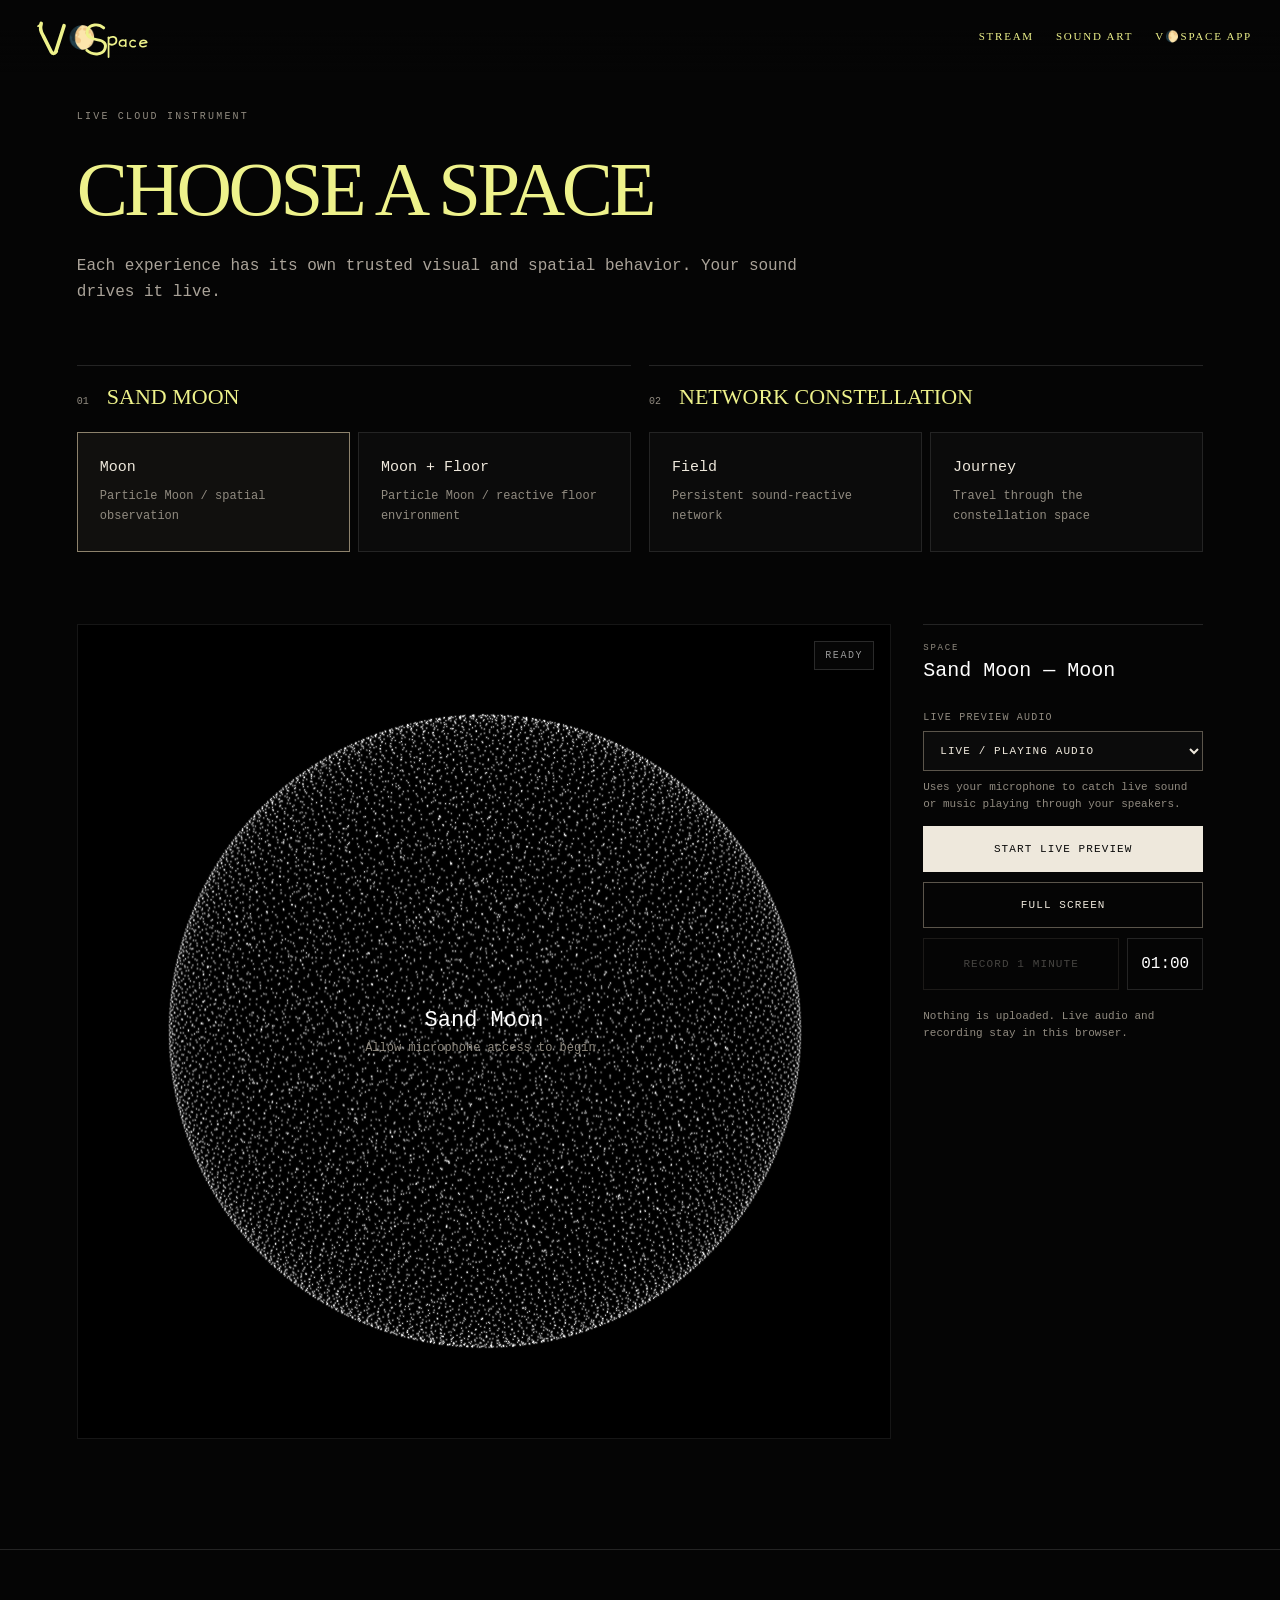
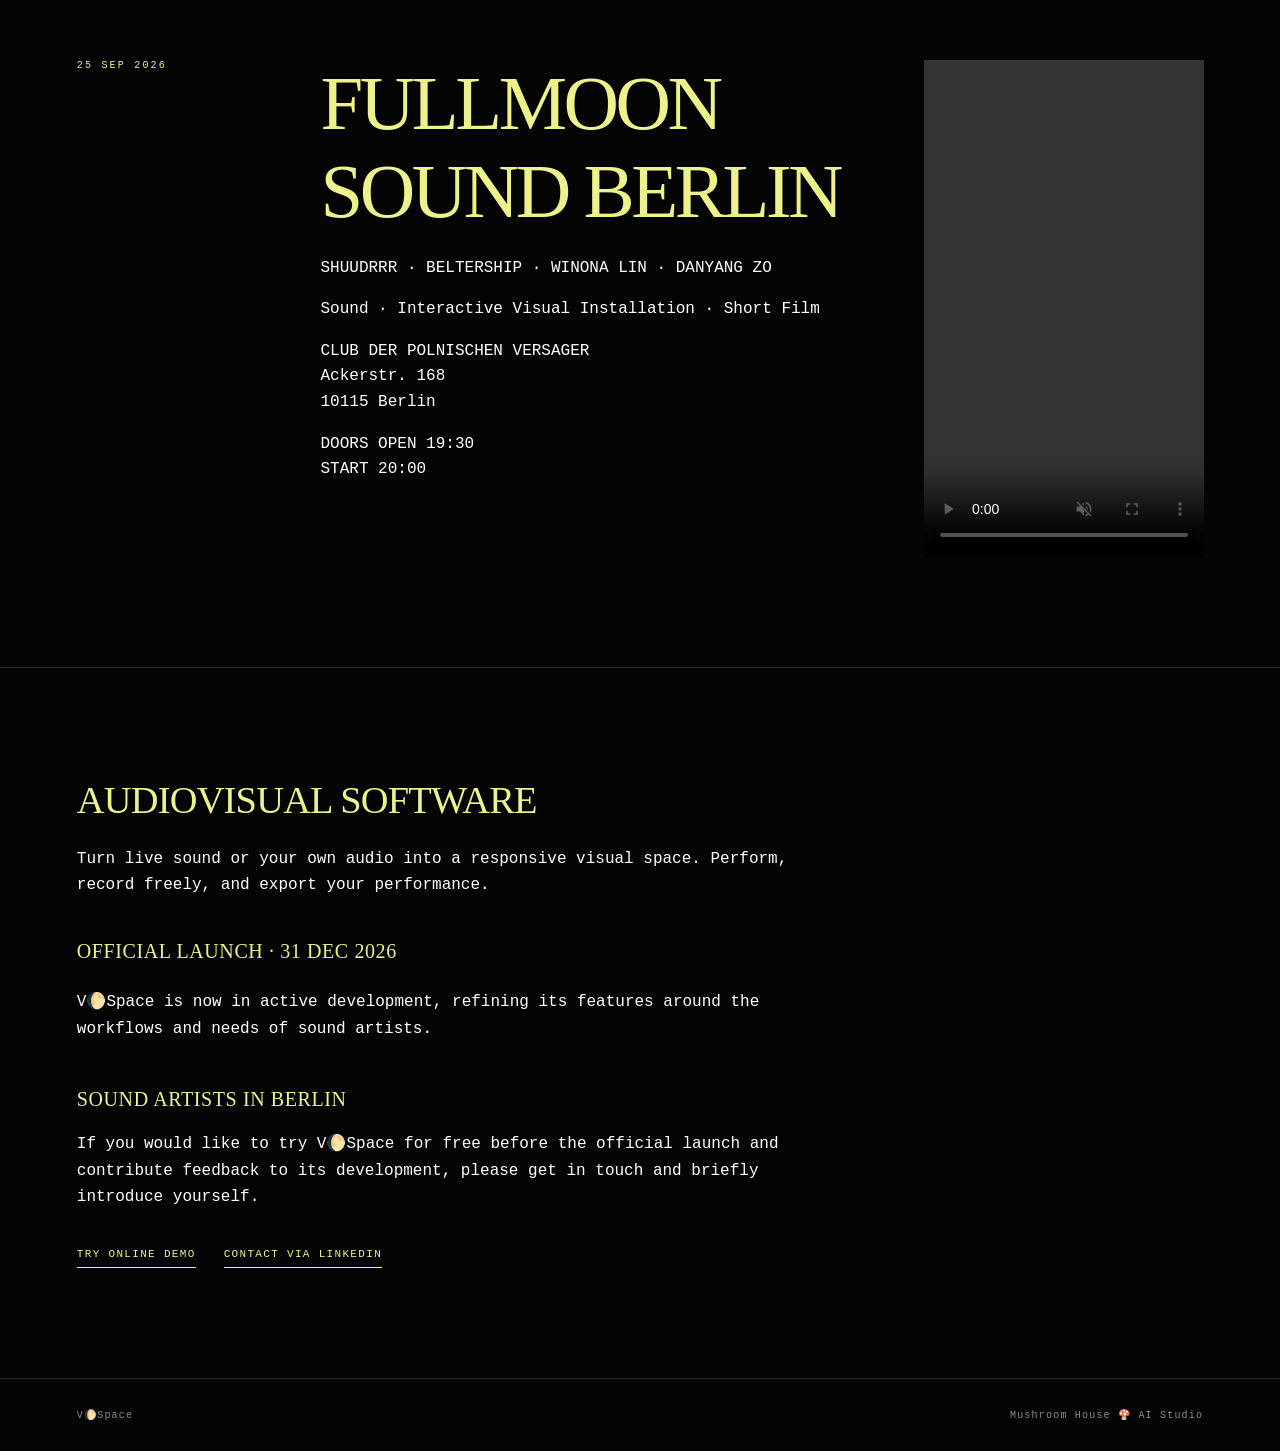
==== index.html @ c68ea8e4 "Initial V Space web release" ====
<!doctype html>
<html lang="en">
<head>
  <meta charset="utf-8">
  <meta name="viewport" content="width=device-width,initial-scale=1,viewport-fit=cover">
  <meta name="theme-color" content="#050505">
  <title>V🌔Space — Live Sound Space</title>
  <link rel="stylesheet" href="./styles.css?v=hero-header-1">
</head>
<body>
  <header class="site-header">
    <nav>
      <a href="#live">STREAM</a>
      <a href="#performance">SOUND ART</a>
      <a href="#about">V🌔SPACE APP</a>
    </nav>
  </header>

  <main id="top">
    <section class="hero">
      <h1 class="hero-wordmark" aria-label="V🌔Space">
<svg xmlns="http://www.w3.org/2000/svg"
     width="900" height="300" viewBox="0 0 900 300"
     id="piko_wordmark_rig" aria-hidden="true" focusable="false">
  <style>
    .rig-part {
      transform-box: fill-box;
      transform-origin: center;
    }
    .rig-vector {
      fill: var(--rig-fill, none);
      stroke: var(--rig-stroke, #EEF28B);
      stroke-linecap: round;
      stroke-linejoin: round;
    }
    .rig-symbol {
      fill: var(--rig-fill, currentColor);
      stroke: var(--rig-stroke, none);
    }
  </style>

  <!-- Transparent canvas: intentionally no background rect. -->

  <g id="V" class="rig-part" data-part="V"
     style="--rig-stroke:#EEF28B; --rig-fill:none;">
    <path class="rig-vector" d="M 82 58 C 74 83,80 112,94 134 L 145 236 C 151 248,165 248,172 235 L 224 72" stroke-width="22"/>
    <path class="rig-vector" d="M 84 60 L 62 76" stroke-width="10"/>
    <path class="rig-vector" d="M 151 237 C 160 251,176 249,183 232" stroke-width="8"/>
  </g>

  <g id="moon" class="rig-part" data-part="moon"
     style="--rig-fill:currentColor; --rig-stroke:none; color:initial;">
    <text class="rig-symbol" x="250" y="190"
          font-family="Apple Color Emoji, Apple Symbols, sans-serif"
          font-size="138" dominant-baseline="alphabetic">
      🌔
    </text>
  </g>

  <g id="S" class="rig-part" data-part="S"
     style="--rig-stroke:#EEF28B; --rig-fill:none;">
    <path class="rig-vector" d="M 470 86 C 438 57,381 63,369 100 C 356 141,397 156,433 161 C 470 166,489 185,478 216 C 464 255,401 259,365 225" stroke-width="18"/>
  </g>

  <g id="p" class="rig-part" data-part="p" transform="translate(500.00 145)"
     style="--rig-stroke:#EEF28B; --rig-fill:none;">
    <path class="rig-vector" d="M 0 0 L 0 122" stroke-width="11"/>
    <path class="rig-vector" d="M 1 6 C 18 -9,48 -6,49 18 C 50 42,22 53,1 40" stroke-width="11"/>
  </g>

  <g id="a" class="rig-part" data-part="a" transform="translate(567.00 155)"
     style="--rig-stroke:#EEF28B; --rig-fill:none;">
    <path class="rig-vector" d="M 0 28 C 0 7,28 0,39 16 C 49 32,33 47,15 44 C 5 42,0 36,0 28 M 40 5 L 40 46" stroke-width="9"/>
  </g>

  <g id="c" class="rig-part" data-part="c" transform="translate(632.00 155)"
     style="--rig-stroke:#EEF28B; --rig-fill:none;">
    <path class="rig-vector" d="M 34 13 C 17 1,0 11,0 29 C 0 47,19 54,35 44" stroke-width="9"/>
  </g>

  <g id="e" class="rig-part" data-part="e" transform="translate(693.00 155)"
     style="--rig-stroke:#EEF28B; --rig-fill:none;">
    <path class="rig-vector" d="M 0 29 C 21 26,38 24,45 22 C 39 3,9 2,2 23 C -4 43,16 56,41 43" stroke-width="9"/>
  </g>

  <metadata>
    reading=V🌔Space;
    moon_symbol=🌔;
    S_p_gap_em=0.06;
    p_a_gap_em=0.08;
    a_c_gap_em=0.07;
    c_e_gap_em=0.07;
    rig_parts=V,moon,S,p,a,c,e;
    canvas=transparent;
    status=programmable_rig_exact_geometry_not_locked
  </metadata>

  <!-- Moon phase motion: complete cycles, then hold on 🌔. -->
</svg>
      </h1>
    </section>

    <section id="live" class="live-section">
      <div class="section-heading">
        <p class="eyebrow">LIVE CLOUD INSTRUMENT</p>
        <h2>Choose a Space</h2>
        <p>Each experience has its own trusted visual and spatial behavior. Your sound drives it live.</p>
      </div>

      <div class="family-grid">
        <article class="family">
          <div class="family-title">
            <span>01</span>
            <h3>Sand Moon</h3>
          </div>
          <div class="experience-grid">
            <button class="experience-card selected" data-space="sand">
              <strong>Moon</strong>
              <span>Particle Moon / spatial observation</span>
            </button>
            <button class="experience-card" data-space="sand-floor">
              <strong>Moon + Floor</strong>
              <span>Particle Moon / reactive floor environment</span>
            </button>
          </div>
        </article>

        <article class="family">
          <div class="family-title">
            <span>02</span>
            <h3>Network Constellation</h3>
          </div>
          <div class="experience-grid">
            <button class="experience-card" data-space="network-field">
              <strong>Field</strong>
              <span>Persistent sound-reactive network</span>
            </button>
            <button class="experience-card" data-space="network-journey">
              <strong>Journey</strong>
              <span>Travel through the constellation space</span>
            </button>
          </div>
        </article>
      </div>

      <section class="instrument">
        <div class="stage-wrap">
          <canvas id="spaceCanvas" width="900" height="900" aria-label="V Space live preview"></canvas>
          <div id="stageMessage" class="stage-message">
            <strong id="spaceName">Sand Moon</strong>
            <span>Allow microphone access to begin.</span>
          </div>
          <div class="live-badge" id="liveBadge">READY</div>
        </div>

        <div class="instrument-panel">
          <div class="now-playing">
            <span>SPACE</span>
            <strong id="selectedLabel">Sand Moon — Moon</strong>
          </div>

          <div class="audio-source">
            <label for="audioSource">LIVE PREVIEW AUDIO</label>
            <select id="audioSource">
              <option value="microphone">LIVE / PLAYING AUDIO</option>
              <option value="file">AUDIO FILE</option>
            </select>
            <p id="audioSourceHelp" class="audio-source-help">Uses your microphone to catch live sound or music playing through your speakers.</p>
          </div>
          <div id="audioFileControls" class="audio-file-controls hidden">
            <label for="audioFileInput">CHOOSE AUDIO FILE</label>
            <input id="audioFileInput" type="file" accept="audio/*">
            <div id="filePlayback" class="file-playback hidden">
              <div class="audio-player">
                <button id="playPauseAudioButton" class="audio-player-toggle" type="button" aria-label="Play audio">▶</button>
                <span id="audioCurrentTime" class="audio-player-time">0:00</span>
                <input id="audioSeek" class="audio-player-seek" type="range" min="0" max="0" step="0.01" value="0" aria-label="Audio timeline">
                <span id="audioDuration" class="audio-player-time">0:00</span>
              </div>
            </div>
          </div>

          <button id="previewButton" class="primary">START LIVE PREVIEW</button>
          <button id="fullscreenButton">FULL SCREEN</button>

          <div class="record-row">
            <button id="recordButton" disabled>RECORD 1 MINUTE</button>
            <span id="recordClock">01:00</span>
          </div>

          <div id="resultActions" class="result-actions hidden">
            <button id="downloadButton" type="button">DOWNLOAD MP4</button>
            <a id="downloadWebmButton" download>DOWNLOAD WEBM</a>
            <button id="shareButton">SHARE</button>
          </div>

          <p id="statusText" class="status">Nothing is uploaded. Live audio and recording stay in this browser.</p>
        </div>
      </section>
    </section>

    <section id="performance" class="performance-section">
      <p class="eyebrow">25 SEP 2026</p>
      <div class="performance-copy">
        <h2>FULLMOON SOUND BERLIN</h2>

        <p class="performance-artists">SHUUDRRR · BELTERSHIP · WINONA LIN · DANYANG ZO</p>

        <p>Sound · Interactive Visual Installation · Short Film</p>

        <p>
          CLUB DER POLNISCHEN VERSAGER<br>
          Ackerstr. 168<br>
          10115 Berlin
        </p>

        <p class="performance-time">
          DOORS OPEN 19:30<br>
          START 20:00
        </p>
      </div>

      <div class="performance-media">
        <video
          src="./assets/fullmoon_sound_berlin_reel.mp4"
          playsinline
          muted
          loop
          autoplay
          controls
          preload="metadata"
          aria-label="FULLMOON SOUND BERLIN — Sand Moon motion artwork">
        </video>
      </div>
    </section>

    <section id="about" class="about-section app-launch-section">
  <div class="app-launch-info">
    <h2 class="app-info-heading">AUDIOVISUAL SOFTWARE</h2>

    <p class="app-launch-description">
      Turn live sound or your own audio into a responsive visual space.
      Perform, record freely, and export your performance.
    </p>

    <h3 class="app-launch-date">OFFICIAL LAUNCH · 31 DEC 2026</h3>

    <p>
      V🌔Space is now in active development, refining its features around
      the workflows and needs of sound artists.
    </p>

    <h3 class="app-testing-heading">SOUND ARTISTS IN BERLIN</h3>

    <p>
      If you would like to try V🌔Space for free before the official launch
      and contribute feedback to its development, please get in touch and
      briefly introduce yourself.
    </p>

    <div class="app-launch-actions">
      <a href="#live">TRY ONLINE DEMO</a>
      <a href="https://www.linkedin.com/in/dany-gr%C3%BCnewald-20bb3a3b8/"
         target="_blank"
         rel="noopener noreferrer">CONTACT VIA LINKEDIN</a>
    </div>
  </div>
</section>
  </main>

  <footer>
    <span>V🌔Space</span>
    <span>Mushroom House 🍄 AI Studio</span>
  </footer>

  <script src="./hero-animation.js"></script>
  <script src="./vspace-runtime.js"></script>
  <script src="./app.js"></script>
</body>
</html>
---- styles.css ----
:root{
  --bg:#050505;--panel:#0b0b0b;--line:#242424;--text:#eee8dc;--muted:#918b80;
  --soft:#151515;--accent:#d8c59a
}
*{box-sizing:border-box}
html{scroll-behavior:smooth}
body{margin:0;background:var(--bg);color:var(--text);font-family:Arial,Helvetica,sans-serif}
a{color:inherit;text-decoration:none}
button{font:inherit}
.site-header{height:72px;padding:14px 28px;display:flex;align-items:center;justify-content:space-between;position:fixed;top:0;left:0;right:0;z-index:20;background:linear-gradient(#050505 40%,transparent);pointer-events:none}
.site-header>*{pointer-events:auto}
.brand img{height:42px;width:auto;display:block}
nav{display:flex;gap:22px;font-size:11px;letter-spacing:.16em;text-transform:uppercase;color:#EEF28B}
.hero{min-height:100svh;display:flex;flex-direction:column;justify-content:center;padding:100px max(7vw,28px);border-bottom:1px solid var(--line)}
.eyebrow{font-size:10px;letter-spacing:.22em;color:var(--muted);margin:0 0 24px}
/* The inline native SVG retains its 900:300 viewBox and exact rig geometry. */
.hero{overflow:hidden}
.hero .hero-wordmark{width:min(100%,1000px);margin:0;line-height:0}
.hero-wordmark svg{display:block;width:100%;height:auto;overflow:visible}
.hero-wordmark .hero-arrival{transform-box:fill-box;transform-origin:center}
.hero-copy{font-size:clamp(18px,2.2vw,30px);max-width:580px;margin:34px 0 56px;color:#c8c1b6}
.hero-action{font-size:12px;letter-spacing:.16em;border-bottom:1px solid #706b62;padding-bottom:8px;width:max-content}
.live-section,.performance-section,.about-section{padding:110px max(6vw,24px)}
.section-heading{max-width:760px;margin-bottom:60px}
.section-heading h2,.performance-copy h2,.about-grid h2{font-size:clamp(38px,6vw,82px);font-weight:400;letter-spacing:-.045em;margin:0 0 20px}
.section-heading>p:last-child,.performance-copy p,.about-grid p{color:#aaa399;line-height:1.6;font-size:16px}
.family-grid{display:grid;grid-template-columns:1fr 1fr;gap:18px;margin-bottom:72px}
.family{border-top:1px solid var(--line);padding-top:18px}
.family-title{display:flex;gap:18px;align-items:baseline;margin-bottom:22px}
.family-title span{font-size:10px;color:var(--muted)}
.family-title h3{font-size:22px;font-weight:400;margin:0}
.experience-grid{display:grid;grid-template-columns:1fr 1fr;gap:8px}
.experience-card{appearance:none;text-align:left;border:1px solid var(--line);background:var(--panel);color:var(--text);padding:22px;min-height:120px;cursor:pointer;transition:.2s}
.experience-card:hover,.experience-card.selected{border-color:#8d826c;background:#11100e}
.experience-card strong{display:block;font-size:15px;margin-bottom:10px;font-weight:500}
.experience-card span{color:var(--muted);font-size:12px;line-height:1.45}
.instrument{display:grid;grid-template-columns:minmax(0,1.5fr) minmax(280px,.5fr);gap:32px;align-items:start}
.stage-wrap{position:relative;width:100%;aspect-ratio:1;background:#000;border:1px solid #161616;overflow:hidden}
#spaceCanvas{display:block;width:100%;height:100%;background:#000}
.stage-message{position:absolute;inset:0;display:flex;flex-direction:column;align-items:center;justify-content:center;gap:8px;pointer-events:none;text-align:center}
.stage-message strong{font-size:22px;font-weight:400}
.stage-message span{font-size:12px;color:var(--muted)}
.stage-message.hidden{display:none}
.live-badge{position:absolute;top:16px;right:16px;font-size:10px;letter-spacing:.16em;color:#999;background:#090909aa;border:1px solid #2a2a2a;padding:8px 10px}
.instrument-panel{position:sticky;top:96px;border-top:1px solid var(--line);padding-top:18px}
.now-playing{display:flex;flex-direction:column;gap:6px;margin-bottom:30px}
.now-playing span{font-size:9px;letter-spacing:.2em;color:var(--muted)}
.now-playing strong{font-weight:400;font-size:20px}
.primary,#fullscreenButton,.record-row button,.result-actions a,.result-actions button{width:100%;border:1px solid #5b554b;background:transparent;color:var(--text);padding:16px 14px;cursor:pointer;letter-spacing:.1em;font-size:11px}
.primary{background:var(--text);color:#090909;border-color:var(--text);margin-bottom:10px}
#fullscreenButton{margin-bottom:10px}
.stage-wrap:fullscreen{
  width:100vw;
  height:100vh;
  aspect-ratio:auto;
  border:0;
  background:#000;
}
.stage-wrap:fullscreen #spaceCanvas{
  width:100%;
  height:100%;
  object-fit:contain;
}
button:disabled{opacity:.28;cursor:not-allowed}
.record-row{display:grid;grid-template-columns:1fr auto;gap:8px}
.record-row span{border:1px solid var(--line);padding:16px 13px;min-width:65px;text-align:center;font-variant-numeric:tabular-nums}
.result-actions{display:grid;grid-template-columns:1fr 1fr;gap:8px;margin-top:8px}
.result-actions.hidden{display:none}
.status{font-size:11px;line-height:1.55;color:var(--muted);margin-top:18px}
.performance-section{border-top:1px solid var(--line);display:grid;grid-template-columns:1fr 2fr;gap:60px}
.performance-copy{max-width:760px}
.performance-copy .muted{color:#726e67}
.about-section{border-top:1px solid var(--line)}
.about-grid{display:grid;grid-template-columns:1fr 1fr;gap:50px}
.about-grid p{max-width:580px}
footer{border-top:1px solid var(--line);padding:30px max(6vw,24px);display:flex;justify-content:space-between;font-size:10px;letter-spacing:.12em;color:var(--muted)}
@media(max-width:820px){
  .family-grid,.instrument,.performance-section,.about-grid{grid-template-columns:1fr}
  .experience-grid{grid-template-columns:1fr 1fr}
  .instrument-panel{position:static}
  nav{display:none}
  .live-section,.performance-section,.about-section{padding-top:78px;padding-bottom:78px}
}
@media(max-width:520px){
  .site-header{padding-left:18px;padding-right:18px}
  .hero{padding-left:20px;padding-right:20px}
  .live-section,.performance-section,.about-section{padding-left:18px;padding-right:18px}
  .experience-grid{grid-template-columns:1fr}
  .family-grid{gap:38px}
}

.audio-source,.audio-file-controls{margin-bottom:14px}
.audio-source label,.audio-file-controls label{display:block;font-size:10px;letter-spacing:.12em;color:var(--muted);margin-bottom:8px}
.audio-source select{width:100%;padding:12px;background:var(--panel);color:var(--text);border:1px solid #5b554b;font:inherit;font-size:11px;letter-spacing:.1em}
#audioFileInput{display:block;width:100%;min-width:0;color:var(--muted);font-size:11px}
#audioFileInput::file-selector-button{padding:12px;border:1px solid #5b554b;background:transparent;color:var(--text);font:inherit;font-size:11px;cursor:pointer}
.audio-player{display:grid;grid-template-columns:36px auto 1fr auto;align-items:center;gap:10px;margin-top:14px}
.audio-player-toggle{width:36px;height:36px;padding:0;border:1px solid #5b554b;background:transparent;color:var(--text);font:inherit;font-size:14px;line-height:1;cursor:pointer}
.audio-player-toggle:disabled{opacity:.35;cursor:default}
.audio-player-time{font-size:10px;color:var(--muted);font-variant-numeric:tabular-nums;min-width:32px}
.audio-player-seek{width:100%;min-width:0;cursor:pointer;accent-color:var(--text)}
.audio-player-seek:disabled{opacity:.35;cursor:default}
.audio-file-controls.hidden,.file-playback.hidden,#previewButton.hidden{display:none}

.audio-source-help{
  margin:8px 0 0;
  color:var(--muted);
  font-size:11px;
  line-height:1.5;
}

/* Performance template typography */
#performance .performance-copy h2{
  font-family:"Academy Engraved LET",serif;
  font-weight:400;
  color:#ffff00;
}

#performance .performance-copy p{
  font-family:"Andale Mono",monospace;
  font-weight:400;
  color:#ffffff;
}

#performance .performance-copy p.muted{
  color:#ffffff;
}

/* MP4 is the primary export; the original WebM remains directly downloadable. */
.result-actions #downloadButton{grid-column:1 / -1;background:var(--text);color:#090909;border-color:var(--text)}

/* Global V🌔Space typography system */
body{
  font-family:"Andale Mono",monospace;
  color:#ffffff;
}

h1,h2,h3,h4,h5,h6{
  font-family:"Academy Engraved LET",serif;
  font-weight:400;
  color:#EEF28B;
  text-transform:uppercase;
}

p{
  font-family:"Andale Mono",monospace;
  color:#ffffff;
}

.muted{
  color:#ffffff;
}


/* Hero intro -> permanent corner wordmark */
.site-header{
  justify-content:flex-end;
}

.hero{
  position:relative;
  align-items:flex-start;
  transition:
    min-height .65s ease,
    height .65s ease,
    padding .65s ease,
    border-color .4s ease;
}

.hero.hero-docking,
.hero.hero-complete{
  overflow:visible;
}

.hero-wordmark{
  position:relative;
  z-index:30;
  transform-origin:top left;
}

.hero-wordmark.hero-wordmark--docked{
  position:fixed;
  top:14px;
  left:28px;
  width:145px;
  margin:0;
  z-index:30;
}

.hero.hero-complete{
  min-height:0;
  height:0;
  padding-top:0;
  padding-bottom:0;
  border-bottom-color:transparent;
}

@media(max-width:520px){
  .hero-wordmark.hero-wordmark--docked{
    left:18px;
    width:132px;
  }
}

/* Header navigation matches the V🌔Space SVG lettering */
.site-header nav a{
  color:#EEF28B;
  text-transform:uppercase;
}

/* Header navigation uses the display typeface and SVG letter color */
.site-header nav a{
  font-family:"Academy Engraved LET",serif;
  font-weight:400;
  color:#EEF28B;
  text-transform:uppercase;
}

/* Performance event typography */
#performance .eyebrow,
#performance .performance-copy h2{
  color:#EEF28B;
}

#performance .performance-copy p,
#performance .performance-copy p.muted{
  font-family:"Andale Mono",monospace;
  color:#FFFFFF;
}


/* V🌔Space local software launch */
.app-launch-section{
  display:grid;
  grid-template-columns:minmax(140px,220px) minmax(0,720px);
  gap:clamp(50px,8vw,140px);
  align-items:start;
}

.app-launch-mark img{
  display:block;
  width:180px;
  max-width:100%;
  height:auto;
}

.app-launch-info{
  max-width:720px;
}

.app-launch-info p{
  font-family:"Andale Mono",monospace;
  color:#FFFFFF;
}

.app-launch-kind{
  margin:0 0 28px;
  font-size:14px;
  letter-spacing:.12em;
}

.app-launch-description{
  margin:0 0 38px;
  font-size:18px;
  line-height:1.7;
}

.app-launch-date{
  margin:0;
  color:#EEF28B !important;
  font-size:12px;
  letter-spacing:.16em;
}

@media(max-width:820px){
  .app-launch-section{
    grid-template-columns:1fr;
    gap:38px;
  }

  .app-launch-mark img{
    width:150px;
  }
}


/* V🌔Space software information + artist testing */
.app-launch-section{
  display:grid;
  grid-template-columns:130px minmax(0,720px);
  gap:clamp(42px,7vw,110px);
  align-items:start;
}

.app-launch-mark img{
  display:block;
  width:100px;
  max-width:100%;
  height:auto;
}

.app-launch-info{
  max-width:720px;
}

.app-launch-info p{
  font-family:"Andale Mono",monospace;
  color:#FFFFFF;
  line-height:1.65;
  font-size:16px;
}

.app-info-heading,
.app-launch-date,
.app-testing-heading{
  font-family:"Academy Engraved LET",serif;
  font-weight:400;
  color:#EEF28B;
  text-transform:uppercase;
}

.app-info-heading{
  font-size:clamp(26px,3vw,40px);
  letter-spacing:-.02em;
  margin:0 0 24px;
}

.app-launch-description{
  margin:0 0 42px;
}

.app-launch-date{
  font-size:20px;
  letter-spacing:.03em;
  margin:0 0 26px;
}

.app-testing-heading{
  font-size:20px;
  letter-spacing:.03em;
  margin:46px 0 20px;
}

.app-launch-actions{
  display:flex;
  flex-wrap:wrap;
  gap:14px 28px;
  margin-top:38px;
}

.app-launch-actions a{
  font-family:"Andale Mono",monospace;
  color:#EEF28B;
  font-size:11px;
  letter-spacing:.12em;
  text-decoration:none;
  border-bottom:1px solid #EEF28B;
  padding-bottom:7px;
}

@media(max-width:820px){
  .app-launch-section{
    grid-template-columns:1fr;
    gap:32px;
  }

  .app-launch-mark img{
    width:90px;
  }
}


/* App section: information only, no logo column */
.app-launch-section{
  display:block;
}

.app-launch-info{
  max-width:720px;
}


/* SOUND ART — event information + motion artwork */
#performance.performance-section{
  grid-template-columns:minmax(90px,.45fr) minmax(420px,1.35fr) minmax(260px,.7fr);
  gap:clamp(36px,5vw,80px);
  align-items:start;
}

.performance-media{
  width:100%;
  max-width:360px;
  justify-self:end;
}

.performance-media video{
  display:block;
  width:100%;
  aspect-ratio:9 / 16;
  object-fit:cover;
  background:#000;
}

@media(max-width:1000px){
  #performance.performance-section{
    grid-template-columns:110px minmax(0,1fr);
  }

  .performance-media{
    grid-column:2;
    justify-self:start;
    width:min(100%,360px);
  }
}

@media(max-width:820px){
  #performance.performance-section{
    grid-template-columns:1fr;
  }

  .performance-media{
    grid-column:auto;
    justify-self:start;
    width:min(82vw,360px);
  }
}
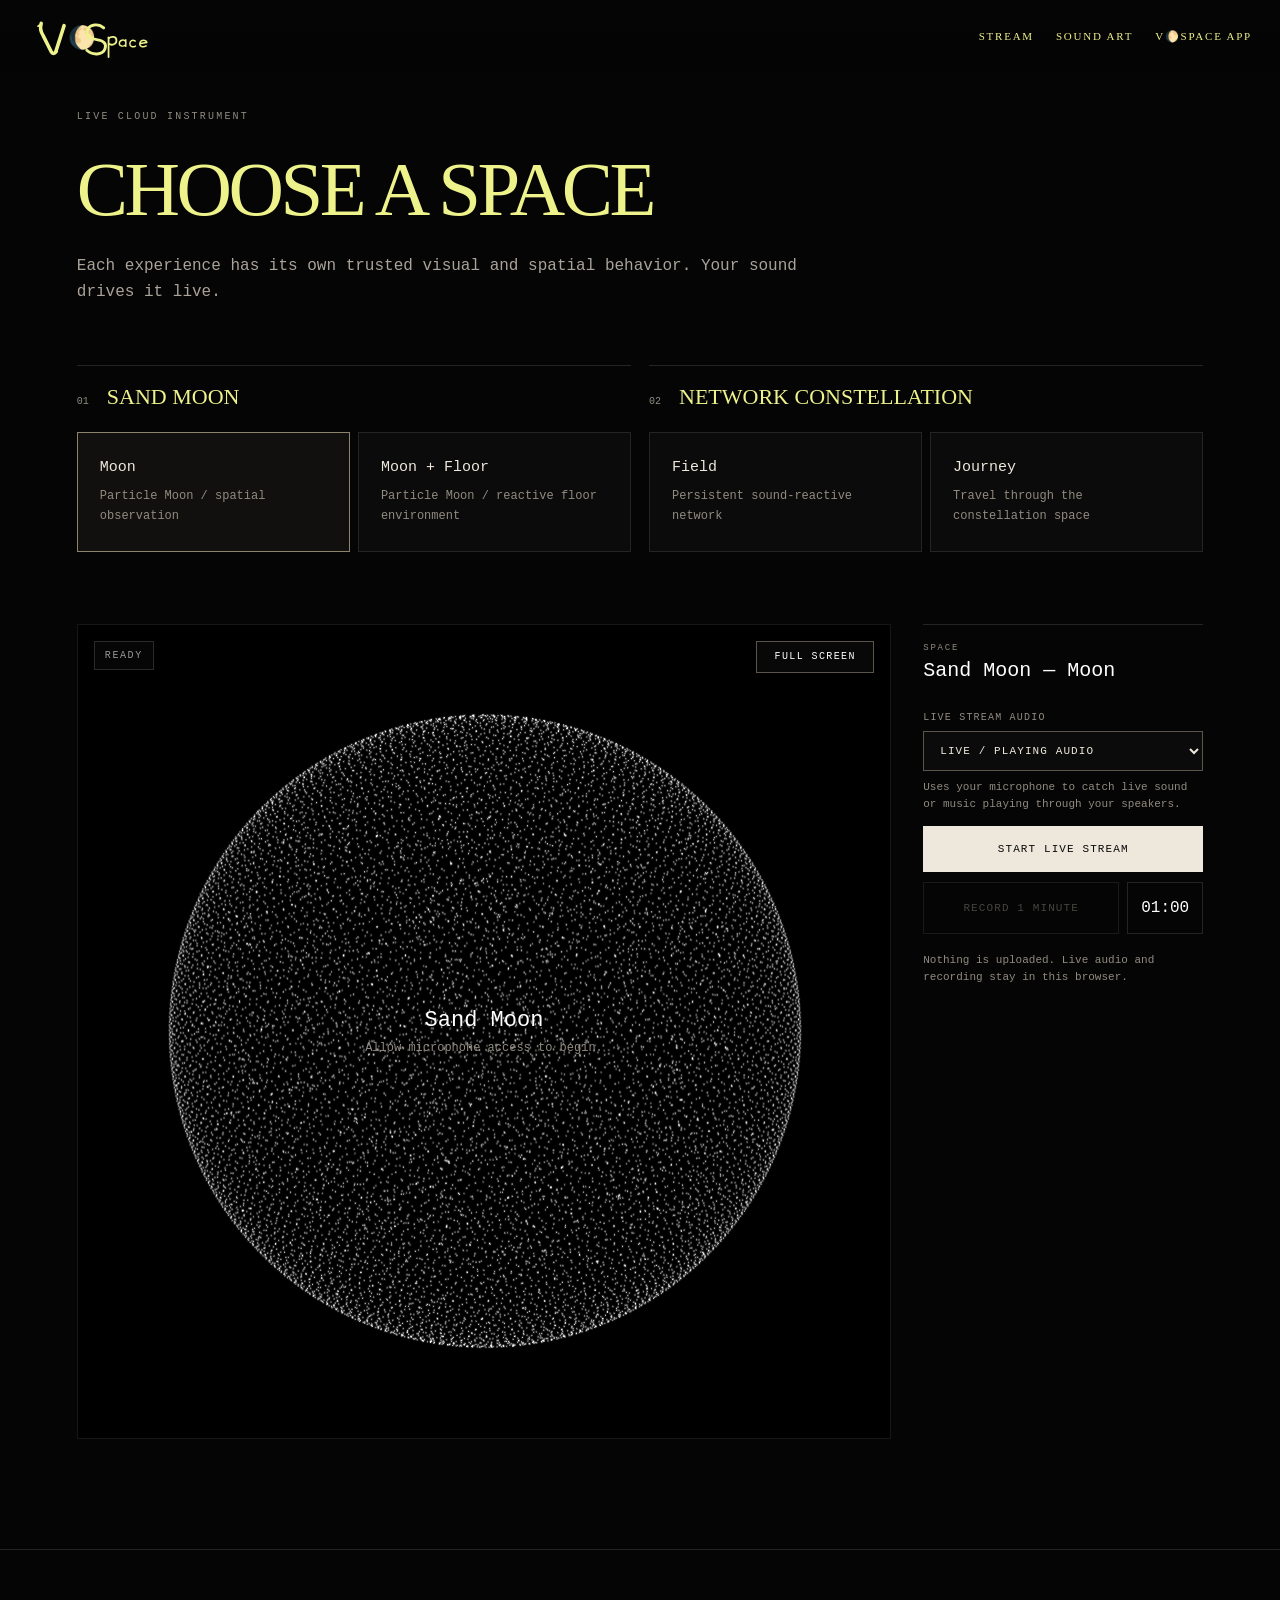
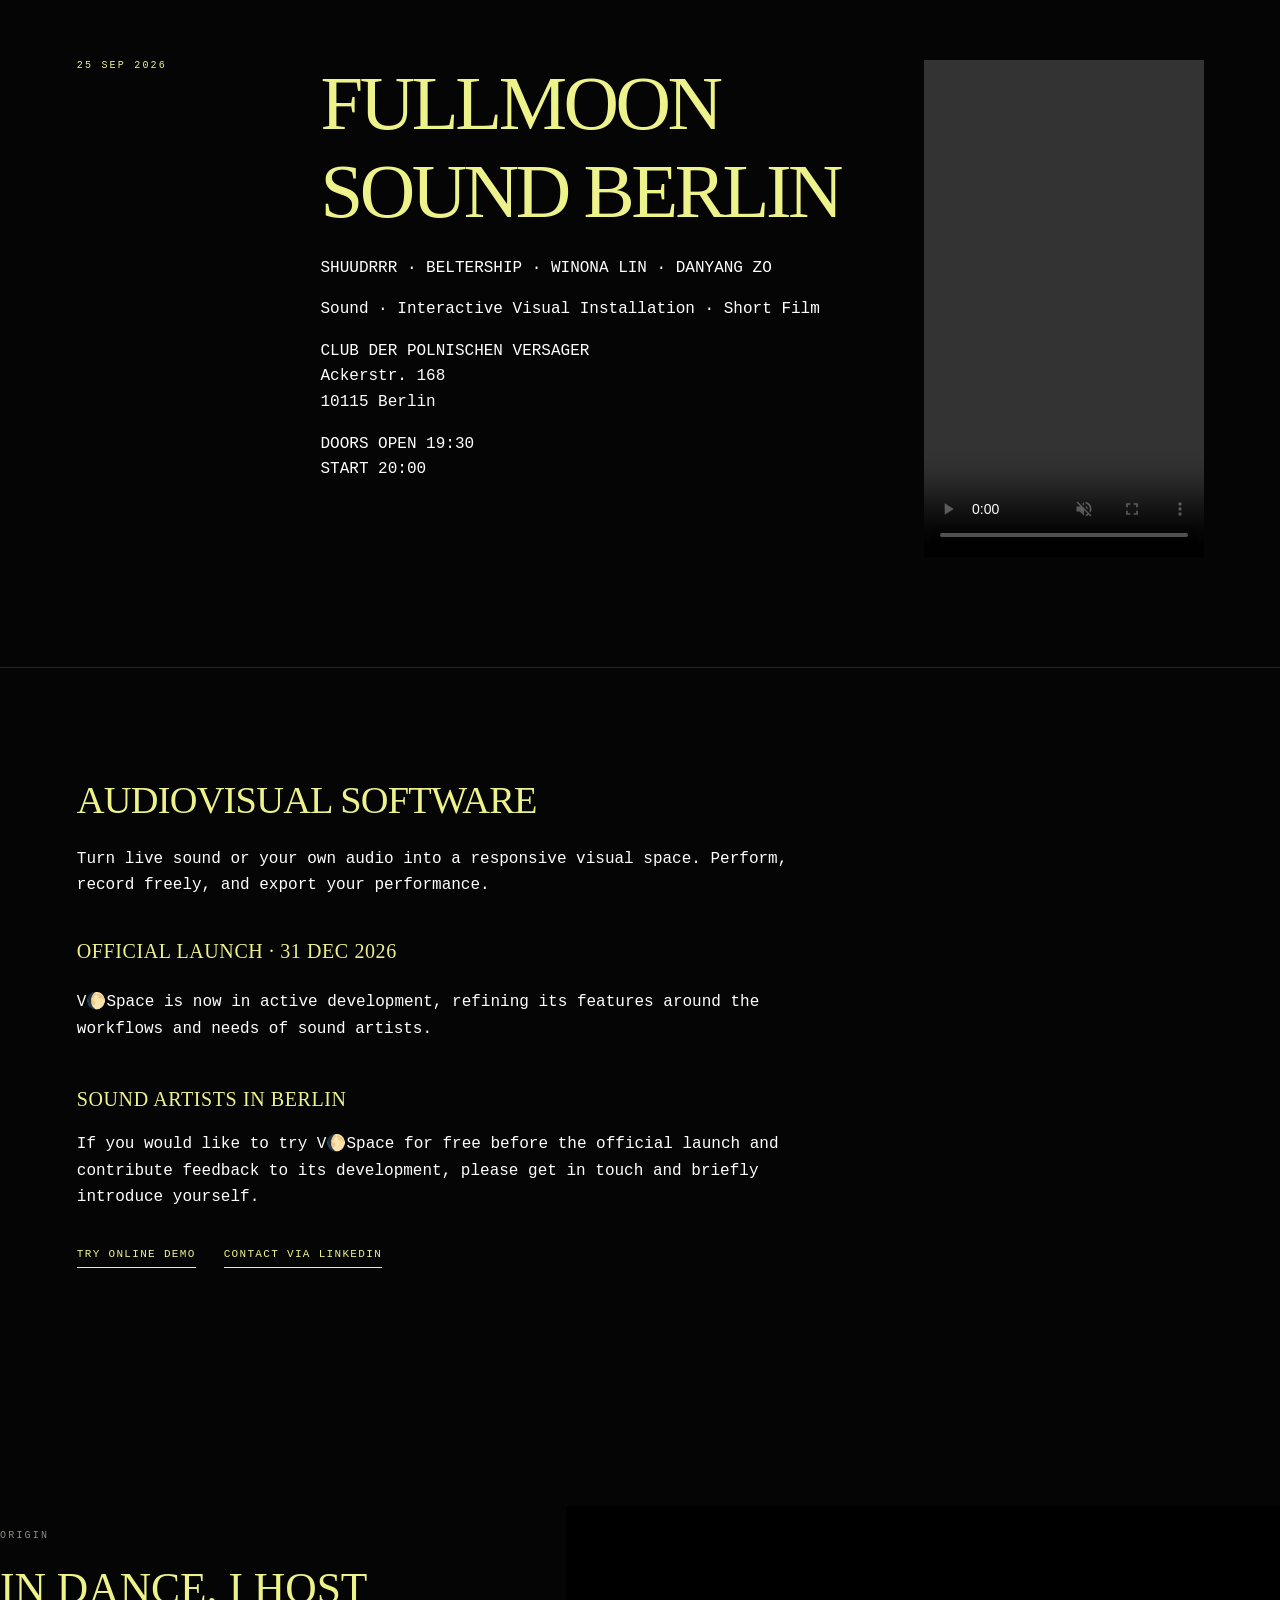
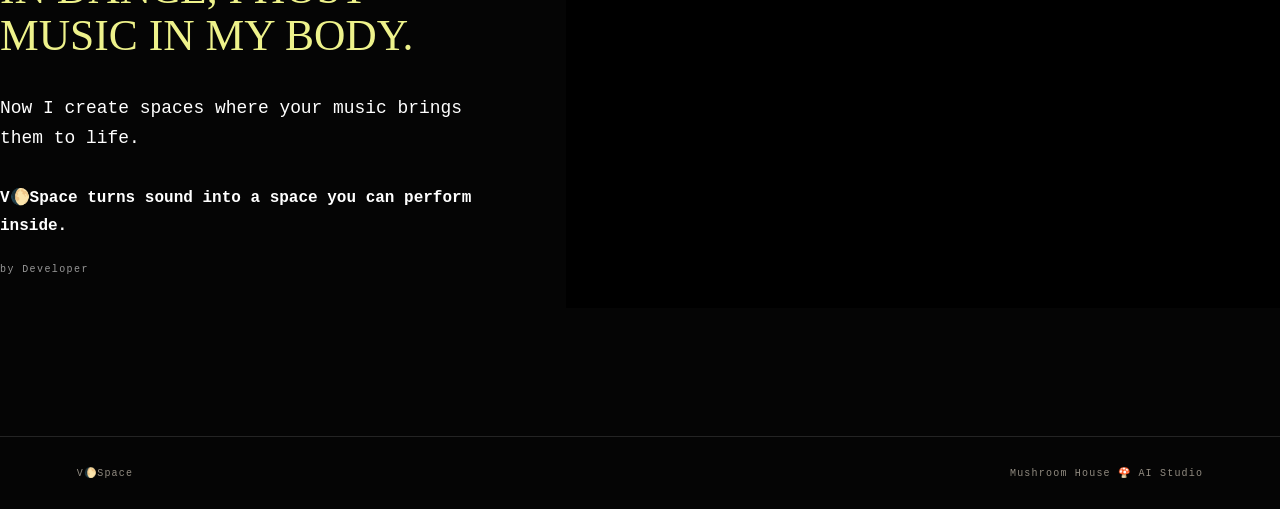
==== commit d2af8fe6: "Add V Space sound design and origin section" ====
--- a/index.html
+++ b/index.html
@@ -145,11 +145,12 @@
 
       <section class="instrument">
         <div class="stage-wrap">
-          <canvas id="spaceCanvas" width="900" height="900" aria-label="V Space live preview"></canvas>
+          <canvas id="spaceCanvas" width="900" height="900" aria-label="V Space live stream"></canvas>
           <div id="stageMessage" class="stage-message">
             <strong id="spaceName">Sand Moon</strong>
             <span>Allow microphone access to begin.</span>
           </div>
+          <button id="fullscreenButton" class="stage-fullscreen" type="button">FULL SCREEN</button>
           <div class="live-badge" id="liveBadge">READY</div>
         </div>
 
@@ -160,7 +161,7 @@
           </div>
 
           <div class="audio-source">
-            <label for="audioSource">LIVE PREVIEW AUDIO</label>
+            <label for="audioSource">LIVE STREAM AUDIO</label>
             <select id="audioSource">
               <option value="microphone">LIVE / PLAYING AUDIO</option>
               <option value="file">AUDIO FILE</option>
@@ -180,8 +181,7 @@
             </div>
           </div>
 
-          <button id="previewButton" class="primary">START LIVE PREVIEW</button>
-          <button id="fullscreenButton">FULL SCREEN</button>
+          <button id="previewButton" class="primary">START LIVE STREAM</button>
 
           <div class="record-row">
             <button id="recordButton" disabled>RECORD 1 MINUTE</button>
@@ -266,6 +266,36 @@
     </div>
   </div>
 </section>
+
+    <section id="origin" class="origin-section">
+      <div class="origin-copy">
+        <p class="eyebrow">ORIGIN</p>
+
+        <h2>IN DANCE, I HOST MUSIC IN MY BODY.</h2>
+
+        <p class="origin-statement">
+          Now I create spaces where your music brings them to life.
+        </p>
+
+        <p class="origin-vspace">
+          <strong>V🌔Space turns sound into a space you can perform inside.</strong>
+        </p>
+
+        <p class="origin-credit">by Developer</p>
+      </div>
+
+      <div class="origin-film">
+        <iframe
+          src="https://www.youtube-nocookie.com/embed/PKPSrkOS5Go?si=RZa2S6bv2rFKWVk9"
+          title="Developer — dance and V Space"
+          loading="lazy"
+          frameborder="0"
+          allow="accelerometer; autoplay; clipboard-write; encrypted-media; gyroscope; picture-in-picture; web-share"
+          referrerpolicy="strict-origin-when-cross-origin"
+          allowfullscreen>
+        </iframe>
+      </div>
+    </section>
   </main>
 
   <footer>
@@ -273,6 +303,7 @@
     <span>Mushroom House 🍄 AI Studio</span>
   </footer>
 
+  <script src="./site-sound.js"></script>
   <script src="./hero-animation.js"></script>
   <script src="./vspace-runtime.js"></script>
   <script src="./app.js"></script>
--- a/styles.css
+++ b/styles.css
@@ -424,3 +424,119 @@
     width:min(82vw,360px);
   }
 }
+
+
+/* Fullscreen is a stream-frame utility, not a primary action */
+.stage-fullscreen{
+  position:absolute;
+  top:16px;
+  right:16px;
+  z-index:6;
+  width:auto;
+  margin:0;
+  padding:8px 10px;
+  border:1px solid #2a2a2a;
+  background:#090909cc;
+  color:#b8b2a8;
+  font:inherit;
+  font-size:9px;
+  letter-spacing:.14em;
+  cursor:pointer;
+}
+
+.stage-fullscreen:hover{
+  color:#FFFFFF;
+  border-color:#66615a;
+}
+
+/* Leave room for both utility controls in the upper-right. */
+.live-badge{
+  top:52px;
+}
+
+/* Stream-frame utility positions */
+#fullscreenButton.stage-fullscreen{
+  position:absolute;
+  top:16px;
+  right:16px;
+  left:auto;
+  z-index:20;
+  width:auto;
+  min-width:118px;
+  margin:0;
+  padding:10px 14px;
+  border:1px solid #5b554b;
+  background:#090909e8;
+  color:#FFFFFF;
+  font-family:"Andale Mono",monospace;
+  font-size:10px;
+  letter-spacing:.14em;
+  line-height:1;
+}
+
+.stage-wrap .live-badge{
+  top:16px;
+  left:16px;
+  right:auto;
+  z-index:10;
+}
+
+
+/* Connect the artist's dance practice to the origin of V Space. */
+.origin-section{
+  display:grid;
+  grid-template-columns:minmax(280px,.8fr) minmax(420px,1.2fr);
+  gap:clamp(48px,7vw,110px);
+  align-items:center;
+  padding:clamp(80px,10vw,150px) 0;
+}
+
+.origin-copy{
+  max-width:560px;
+}
+
+.origin-copy h2{
+  margin:18px 0 34px;
+  font-size:clamp(28px,3.4vw,52px);
+  line-height:1.08;
+}
+
+.origin-statement{
+  font-size:clamp(15px,1.4vw,19px);
+  line-height:1.7;
+  margin-bottom:32px;
+}
+
+.origin-vspace{
+  line-height:1.7;
+  margin-bottom:24px;
+}
+
+.origin-credit{
+  font-size:10px;
+  letter-spacing:.14em;
+  color:#999;
+}
+
+.origin-film{
+  width:100%;
+}
+
+.origin-film iframe{
+  display:block;
+  width:100%;
+  aspect-ratio:16 / 9;
+  border:0;
+  background:#000;
+}
+
+@media(max-width:820px){
+  .origin-section{
+    grid-template-columns:1fr;
+    gap:40px;
+  }
+
+  .origin-film{
+    order:2;
+  }
+}
